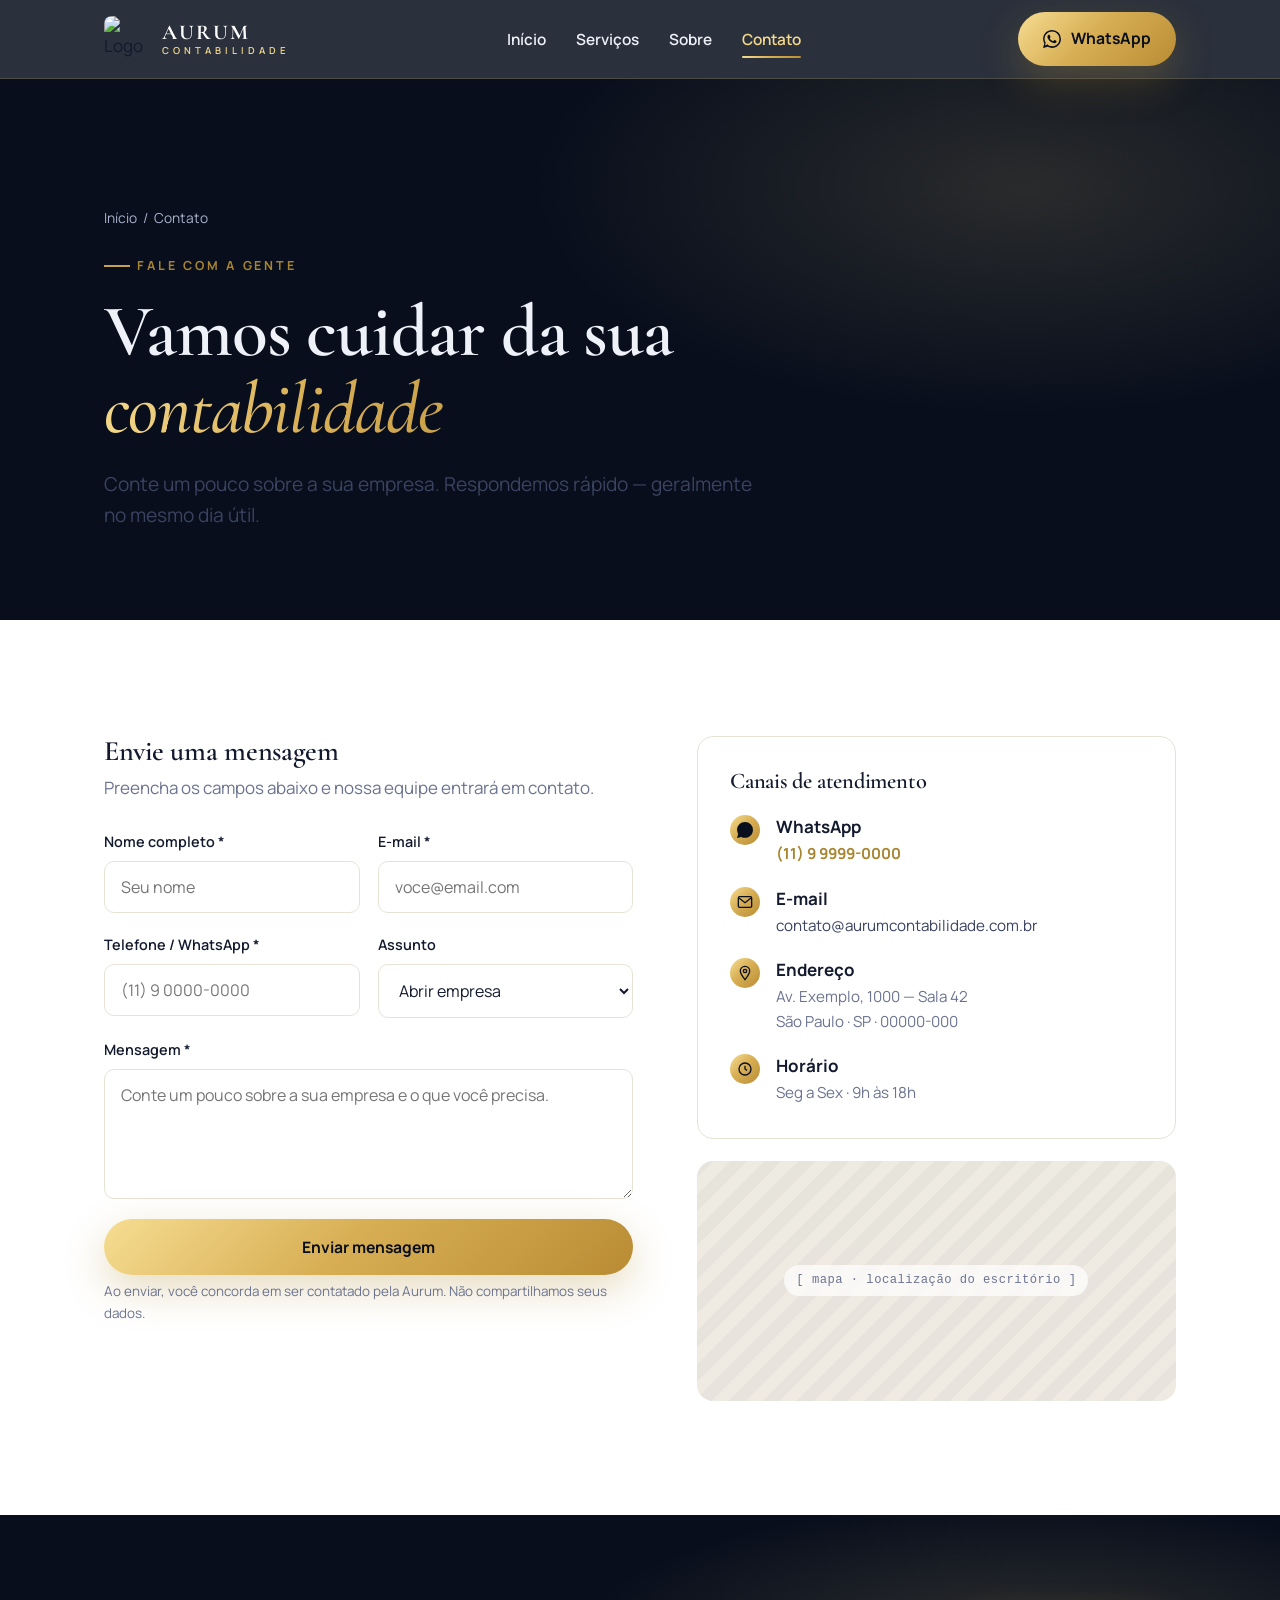
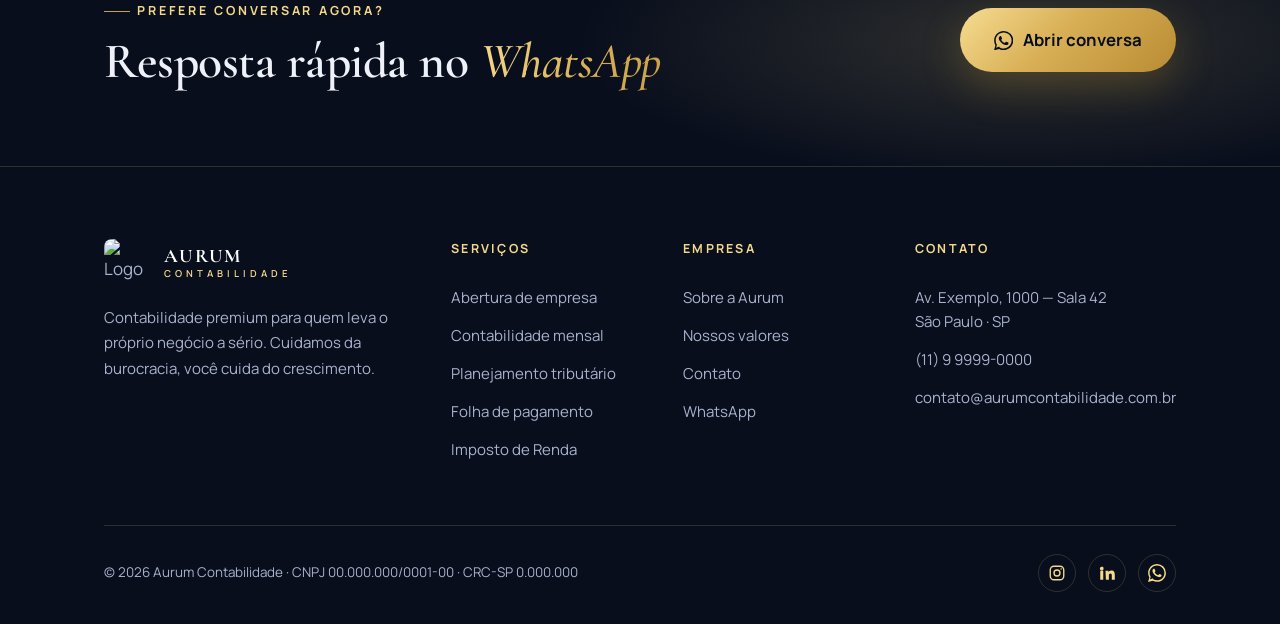
==== contato.html @ 4185b1f8 "Add files via upload" ====
<!DOCTYPE html>
<html lang="pt-BR">
<head>
<meta charset="UTF-8" />
<meta name="viewport" content="width=device-width, initial-scale=1.0" />
<title>Contato — Aurum Contabilidade</title>
<meta name="description" content="Fale com a Aurum Contabilidade. Solicite um diagnóstico gratuito por WhatsApp, telefone, e-mail ou pelo formulário." />
<link rel="stylesheet" href="styles.css" />
</head>
<body>

<header class="site-header">
  <div class="wrap">
    <nav class="nav" aria-label="Navegação principal">
      <a href="index.html" class="brand" aria-label="Aurum Contabilidade — Início">
        <img src="assets/logo-aurum.jpeg" alt="Logo Aurum Contabilidade" />
        <span class="brand-txt"><span class="b1">AURUM</span><span class="b2">CONTABILIDADE</span></span>
      </a>
      <ul class="nav-links">
        <li><a href="index.html">Início</a></li>
        <li><a href="servicos.html">Serviços</a></li>
        <li><a href="sobre.html">Sobre</a></li>
        <li><a href="contato.html" class="active">Contato</a></li>
      </ul>
      <div class="nav-cta">
        <a href="https://wa.me/5511999990000?text=Ol%C3%A1!%20Gostaria%20de%20falar%20com%20a%20Aurum." class="btn btn-gold" target="_blank" rel="noopener">
          <svg class="ico" viewBox="0 0 24 24" fill="currentColor"><path d="M.057 24l1.687-6.163a11.867 11.867 0 01-1.587-5.946C.16 5.335 5.495 0 12.05 0a11.82 11.82 0 018.413 3.488 11.82 11.82 0 013.48 8.414c-.003 6.557-5.338 11.892-11.893 11.892a11.9 11.9 0 01-5.688-1.448L.057 24zM6.597 20.13c1.676.995 3.276 1.591 5.392 1.592 5.448 0 9.886-4.434 9.889-9.885.002-5.462-4.415-9.89-9.881-9.892-5.452 0-9.887 4.434-9.889 9.884a9.86 9.86 0 001.523 5.27l-.999 3.648 3.965-1.617zm11.387-5.464c-.074-.124-.272-.198-.57-.347-.297-.149-1.758-.868-2.031-.967-.272-.099-.47-.149-.669.149-.198.297-.768.967-.941 1.165-.173.198-.347.223-.644.074-.297-.149-1.255-.462-2.39-1.475-.883-.788-1.48-1.761-1.653-2.059-.173-.297-.018-.458.13-.606.134-.133.297-.347.446-.521.151-.172.2-.296.3-.495.099-.198.05-.372-.025-.521-.075-.148-.669-1.611-.916-2.206-.242-.579-.487-.501-.669-.51l-.57-.01c-.198 0-.52.074-.792.372s-1.04 1.016-1.04 2.479 1.065 2.876 1.213 3.074c.149.198 2.095 3.2 5.076 4.487.709.306 1.263.489 1.694.626.712.226 1.36.194 1.872.118.571-.085 1.758-.719 2.006-1.413.248-.695.248-1.29.173-1.414z"/></svg>
          <span class="btn-text-hide">WhatsApp</span>
        </a>
        <button class="nav-toggle" aria-label="Abrir menu"><span></span><span></span><span></span></button>
      </div>
    </nav>
  </div>
</header>

<!-- PAGE HERO -->
<section class="page-hero">
  <div class="wrap">
    <p class="breadcrumb reveal"><a href="index.html">Início</a> &nbsp;/&nbsp; Contato</p>
    <span class="eyebrow reveal">Fale com a gente</span>
    <h1 class="display reveal" style="margin-top:18px;max-width:18ch;">Vamos cuidar da sua <span class="gold-text serif-em">contabilidade</span></h1>
    <p class="lead reveal d1" style="margin-top:22px;">Conte um pouco sobre a sua empresa. Respondemos rápido — geralmente no mesmo dia útil.</p>
  </div>
</section>

<!-- CONTACT -->
<section class="section">
  <div class="wrap">
    <div class="hero-grid" style="align-items:start;gap:clamp(40px,5vw,72px);">
      <!-- FORM -->
      <div class="reveal">
        <h2 class="h3" style="margin-bottom:8px;">Envie uma mensagem</h2>
        <p style="color:var(--muted);margin-bottom:28px;">Preencha os campos abaixo e nossa equipe entrará em contato.</p>
        <form id="contact-form" novalidate>
          <div class="form-row">
            <div class="field">
              <label for="nome">Nome completo *</label>
              <input type="text" id="nome" name="nome" required placeholder="Seu nome" />
              <span class="err">Informe seu nome.</span>
            </div>
            <div class="field">
              <label for="email">E-mail *</label>
              <input type="email" id="email" name="email" required placeholder="voce@email.com" />
              <span class="err">Informe um e-mail válido.</span>
            </div>
          </div>
          <div class="form-row">
            <div class="field">
              <label for="telefone">Telefone / WhatsApp *</label>
              <input type="tel" id="telefone" name="telefone" required placeholder="(11) 9 0000-0000" />
              <span class="err">Informe um telefone.</span>
            </div>
            <div class="field">
              <label for="assunto">Assunto</label>
              <select id="assunto" name="assunto">
                <option>Abrir empresa</option>
                <option>Migrar minha contabilidade</option>
                <option>Contabilidade mensal</option>
                <option>Planejamento tributário</option>
                <option>Folha de pagamento</option>
                <option>Imposto de Renda</option>
                <option>Outro assunto</option>
              </select>
            </div>
          </div>
          <div class="field">
            <label for="mensagem">Mensagem *</label>
            <textarea id="mensagem" name="mensagem" required placeholder="Conte um pouco sobre a sua empresa e o que você precisa."></textarea>
            <span class="err">Escreva uma mensagem.</span>
          </div>
          <button type="submit" class="btn btn-gold" style="width:100%;padding:1.1em;">Enviar mensagem</button>
          <p class="form-note">Ao enviar, você concorda em ser contatado pela Aurum. Não compartilhamos seus dados.</p>
        </form>
        <div class="form-success">
          ✓ Mensagem enviada! Recebemos seu contato e responderemos em breve. Para algo urgente, fale no WhatsApp.
        </div>
      </div>

      <!-- INFO -->
      <div class="reveal d1">
        <div class="card" style="margin-bottom:22px;">
          <h3 class="h3" style="font-size:1.4rem;margin-bottom:20px;">Canais de atendimento</h3>
          <ul class="feat-list" style="gap:18px;">
            <li><span class="ck"><svg viewBox="0 0 24 24" fill="currentColor"><path d="M.057 24l1.687-6.163a11.867 11.867 0 01-1.587-5.946C.16 5.335 5.495 0 12.05 0a11.82 11.82 0 018.413 3.488 11.82 11.82 0 013.48 8.414c-.003 6.557-5.338 11.892-11.893 11.892a11.9 11.9 0 01-5.688-1.448L.057 24z"/></svg></span><div><b>WhatsApp</b><p style="margin-top:2px;"><a href="https://wa.me/5511999990000" target="_blank" rel="noopener" style="color:var(--gold-600);font-weight:700;">(11) 9 9999-0000</a></p></div></li>
            <li><span class="ck"><svg viewBox="0 0 24 24" fill="none" stroke="currentColor" stroke-width="2"><rect x="2" y="4" width="20" height="16" rx="2"/><path d="M3 6l9 7 9-7"/></svg></span><div><b>E-mail</b><p style="margin-top:2px;"><a href="mailto:contato@aurumcontabilidade.com.br" style="color:var(--ink-2);">contato@aurumcontabilidade.com.br</a></p></div></li>
            <li><span class="ck"><svg viewBox="0 0 24 24" fill="none" stroke="currentColor" stroke-width="2"><path d="M12 2a7 7 0 00-7 7c0 4 7 13 7 13s7-9 7-13a7 7 0 00-7-7z"/><circle cx="12" cy="9" r="2.5"/></svg></span><div><b>Endereço</b><p style="margin-top:2px;color:var(--muted);">Av. Exemplo, 1000 — Sala 42<br>São Paulo · SP · 00000-000</p></div></li>
            <li><span class="ck"><svg viewBox="0 0 24 24" fill="none" stroke="currentColor" stroke-width="2"><circle cx="12" cy="12" r="9"/><path d="M12 7v5l3 2"/></svg></span><div><b>Horário</b><p style="margin-top:2px;color:var(--muted);">Seg a Sex · 9h às 18h</p></div></li>
          </ul>
        </div>
        <div class="ph" style="height:240px;"><span class="ph-label">[ mapa · localização do escritório ]</span></div>
      </div>
    </div>
  </div>
</section>

<!-- WHATSAPP BAND -->
<section class="section--tight dark-950 cta-band">
  <div class="wrap">
    <div class="cta-inner reveal">
      <div>
        <span class="eyebrow">Prefere conversar agora?</span>
        <h2 class="h2" style="margin-top:14px;">Resposta rápida no <span class="gold-text serif-em">WhatsApp</span></h2>
      </div>
      <a href="https://wa.me/5511999990000?text=Ol%C3%A1!%20Quero%20um%20diagn%C3%B3stico%20gratuito." class="btn btn-gold" target="_blank" rel="noopener" style="font-size:1.05rem;padding:1.1em 2em;">
        <svg class="ico" viewBox="0 0 24 24" fill="currentColor"><path d="M.057 24l1.687-6.163a11.867 11.867 0 01-1.587-5.946C.16 5.335 5.495 0 12.05 0a11.82 11.82 0 018.413 3.488 11.82 11.82 0 013.48 8.414c-.003 6.557-5.338 11.892-11.893 11.892a11.9 11.9 0 01-5.688-1.448L.057 24zM6.597 20.13c1.676.995 3.276 1.591 5.392 1.592 5.448 0 9.886-4.434 9.889-9.885.002-5.462-4.415-9.89-9.881-9.892-5.452 0-9.887 4.434-9.889 9.884a9.86 9.86 0 001.523 5.27l-.999 3.648 3.965-1.617zm11.387-5.464c-.074-.124-.272-.198-.57-.347-.297-.149-1.758-.868-2.031-.967-.272-.099-.47-.149-.669.149-.198.297-.768.967-.941 1.165-.173.198-.347.223-.644.074-.297-.149-1.255-.462-2.39-1.475-.883-.788-1.48-1.761-1.653-2.059-.173-.297-.018-.458.13-.606.134-.133.297-.347.446-.521.151-.172.2-.296.3-.495.099-.198.05-.372-.025-.521-.075-.148-.669-1.611-.916-2.206-.242-.579-.487-.501-.669-.51l-.57-.01c-.198 0-.52.074-.792.372s-1.04 1.016-1.04 2.479 1.065 2.876 1.213 3.074c.149.198 2.095 3.2 5.076 4.487.709.306 1.263.489 1.694.626.712.226 1.36.194 1.872.118.571-.085 1.758-.719 2.006-1.413.248-.695.248-1.29.173-1.414z"/></svg>
        Abrir conversa
      </a>
    </div>
  </div>
</section>

<footer class="footer">
  <div class="wrap">
    <div class="footer-grid">
      <div class="footer-about">
        <a href="index.html" class="brand">
          <img src="assets/logo-aurum.jpeg" alt="Logo Aurum Contabilidade" style="height:48px;width:48px;object-fit:cover;border-radius:8px;" />
          <span class="brand-txt"><span class="b1">AURUM</span><span class="b2">CONTABILIDADE</span></span>
        </a>
        <p>Contabilidade premium para quem leva o próprio negócio a sério. Cuidamos da burocracia, você cuida do crescimento.</p>
      </div>
      <div class="footer-col">
        <h4>Serviços</h4>
        <a href="servicos.html#abertura">Abertura de empresa</a>
        <a href="servicos.html#mensal">Contabilidade mensal</a>
        <a href="servicos.html#tributario">Planejamento tributário</a>
        <a href="servicos.html#dp">Folha de pagamento</a>
        <a href="servicos.html#irpf">Imposto de Renda</a>
      </div>
      <div class="footer-col">
        <h4>Empresa</h4>
        <a href="sobre.html">Sobre a Aurum</a>
        <a href="sobre.html">Nossos valores</a>
        <a href="contato.html">Contato</a>
        <a href="https://wa.me/5511999990000" target="_blank" rel="noopener">WhatsApp</a>
      </div>
      <div class="footer-col">
        <h4>Contato</h4>
        <p>Av. Exemplo, 1000 — Sala 42<br>São Paulo · SP</p>
        <a href="tel:+5511999990000">(11) 9 9999-0000</a>
        <a href="mailto:contato@aurumcontabilidade.com.br">contato@aurumcontabilidade.com.br</a>
      </div>
    </div>
    <div class="footer-bottom">
      <span>© 2026 Aurum Contabilidade · CNPJ 00.000.000/0001-00 · CRC-SP 0.000.000</span>
      <div class="socials">
        <a href="#" aria-label="Instagram"><svg viewBox="0 0 24 24" fill="none" stroke="currentColor" stroke-width="1.8"><rect x="3" y="3" width="18" height="18" rx="5"/><circle cx="12" cy="12" r="4"/><circle cx="17.5" cy="6.5" r="1" fill="currentColor" stroke="none"/></svg></a>
        <a href="#" aria-label="LinkedIn"><svg viewBox="0 0 24 24" fill="currentColor"><path d="M4.98 3.5A2.5 2.5 0 002.5 6a2.5 2.5 0 002.48 2.5A2.5 2.5 0 007.5 6a2.5 2.5 0 00-2.52-2.5zM3 9h4v12H3zM10 9h3.8v1.7h.05c.53-1 1.83-2.05 3.77-2.05 4.03 0 4.78 2.65 4.78 6.1V21h-4v-5.4c0-1.3 0-2.95-1.8-2.95-1.8 0-2.08 1.4-2.08 2.85V21h-4z"/></svg></a>
        <a href="https://wa.me/5511999990000" target="_blank" rel="noopener" aria-label="WhatsApp"><svg viewBox="0 0 24 24" fill="currentColor"><path d="M.057 24l1.687-6.163a11.867 11.867 0 01-1.587-5.946C.16 5.335 5.495 0 12.05 0a11.82 11.82 0 018.413 3.488 11.82 11.82 0 013.48 8.414c-.003 6.557-5.338 11.892-11.893 11.892a11.9 11.9 0 01-5.688-1.448L.057 24zM6.597 20.13c1.676.995 3.276 1.591 5.392 1.592 5.448 0 9.886-4.434 9.889-9.885.002-5.462-4.415-9.89-9.881-9.892-5.452 0-9.887 4.434-9.889 9.884a9.86 9.86 0 001.523 5.27l-.999 3.648 3.965-1.617zm11.387-5.464c-.074-.124-.272-.198-.57-.347-.297-.149-1.758-.868-2.031-.967-.272-.099-.47-.149-.669.149-.198.297-.768.967-.941 1.165-.173.198-.347.223-.644.074-.297-.149-1.255-.462-2.39-1.475-.883-.788-1.48-1.761-1.653-2.059-.173-.297-.018-.458.13-.606.134-.133.297-.347.446-.521.151-.172.2-.296.3-.495.099-.198.05-.372-.025-.521-.075-.148-.669-1.611-.916-2.206-.242-.579-.487-.501-.669-.51l-.57-.01c-.198 0-.52.074-.792.372s-1.04 1.016-1.04 2.479 1.065 2.876 1.213 3.074c.149.198 2.095 3.2 5.076 4.487.709.306 1.263.489 1.694.626.712.226 1.36.194 1.872.118.571-.085 1.758-.719 2.006-1.413.248-.695.248-1.29.173-1.414z"/></svg></a>
      </div>
    </div>
  </div>
</footer>


<script src="site.js"></script>
</body>
</html>
---- styles.css ----
/* ============================================================
   AURUM CONTABILIDADE — Design System
   Navy + Gold premium, híbrido claro/escuro
   ============================================================ */

@import url('https://fonts.googleapis.com/css2?family=Cormorant+Garamond:ital,wght@0,500;0,600;0,700;1,500&family=Manrope:wght@400;500;600;700;800&display=swap');

:root {
  /* Navy */
  --navy-950: #080e1c;   /* logo bg */
  --navy-900: #0b1226;
  --navy-850: #0e1530;
  --navy-800: #131c40;
  --navy-700: #1d2a57;
  --navy-600: #2b3a6e;

  /* Gold */
  --gold-100: #faf2db;
  --gold-300: #f4d98b;
  --gold-400: #e7c46a;
  --gold-500: #c9a14a;
  --gold-600: #a8842f;
  --gold-grad: linear-gradient(135deg, #f6dd92 0%, #d8af55 45%, #b98c34 100%);
  --gold-text-grad: linear-gradient(100deg, #f4d98b 0%, #d8af55 60%, #c9a14a 100%);

  /* Light surfaces */
  --cream: #faf8f3;
  --cream-2: #f3efe6;
  --paper: #ffffff;

  /* Text */
  --ink: #131a2e;
  --ink-2: #3a4360;
  --muted: #6b7390;
  --on-dark: #eef1f8;
  --on-dark-muted: #a9b2cc;

  /* Lines */
  --line-light: #e7e2d6;
  --line-dark: rgba(244, 217, 139, 0.16);

  --shadow-sm: 0 1px 2px rgba(11, 18, 38, 0.06), 0 4px 16px rgba(11, 18, 38, 0.05);
  --shadow-md: 0 8px 30px rgba(11, 18, 38, 0.10);
  --shadow-lg: 0 24px 60px rgba(8, 14, 28, 0.18);
  --shadow-gold: 0 14px 40px rgba(176, 138, 47, 0.30);

  --radius: 16px;
  --radius-sm: 10px;
  --radius-lg: 26px;

  --maxw: 1200px;
  --pad: clamp(20px, 5vw, 64px);

  --font-serif: 'Cormorant Garamond', Georgia, serif;
  --font-sans: 'Manrope', system-ui, -apple-system, sans-serif;
}

* { margin: 0; padding: 0; box-sizing: border-box; }

html { scroll-behavior: smooth; -webkit-text-size-adjust: 100%; }

body {
  font-family: var(--font-sans);
  color: var(--ink);
  background: var(--paper);
  line-height: 1.6;
  font-size: 17px;
  -webkit-font-smoothing: antialiased;
  text-rendering: optimizeLegibility;
  overflow-x: hidden;
}

img { max-width: 100%; display: block; }
a { color: inherit; text-decoration: none; }
ul { list-style: none; }

/* ---------- Layout ---------- */
.wrap { max-width: var(--maxw); margin: 0 auto; padding-inline: var(--pad); }
.section { padding-block: clamp(64px, 9vw, 128px); position: relative; }
.section--tight { padding-block: clamp(48px, 6vw, 84px); }

.dark { background: var(--navy-900); color: var(--on-dark); }
.dark-950 { background: var(--navy-950); color: var(--on-dark); }
.cream { background: var(--cream); }

/* ---------- Typography ---------- */
.eyebrow {
  font-family: var(--font-sans);
  font-weight: 700;
  font-size: 0.78rem;
  letter-spacing: 0.22em;
  text-transform: uppercase;
  color: var(--gold-600);
  display: inline-flex;
  align-items: center;
  gap: 0.6em;
}
.eyebrow::before {
  content: "";
  width: 26px; height: 1.5px;
  background: var(--gold-500);
  display: inline-block;
}
.dark .eyebrow, .dark-950 .eyebrow { color: var(--gold-300); }

h1, h2, h3 { font-family: var(--font-serif); font-weight: 600; line-height: 1.08; letter-spacing: -0.01em; }
.display {
  font-size: clamp(2.6rem, 6vw, 4.6rem);
  font-weight: 600;
  line-height: 1.04;
  letter-spacing: -0.015em;
}
.h2 { font-size: clamp(2rem, 4vw, 3.1rem); }
.h3 { font-size: clamp(1.4rem, 2.2vw, 1.85rem); }
.lead { font-size: clamp(1.05rem, 1.5vw, 1.28rem); color: var(--ink-2); max-width: 56ch; }
.dark .lead, .dark-950 .lead { color: var(--on-dark-muted); }
.serif-em { font-family: var(--font-serif); font-style: italic; font-weight: 500; }

.gold-text {
  background: var(--gold-text-grad);
  -webkit-background-clip: text;
  background-clip: text;
  color: transparent;
}

.center { text-align: center; }
.center .lead { margin-inline: auto; }
.section-head { max-width: 64ch; margin-bottom: clamp(40px, 5vw, 64px); }
.section-head.center { margin-inline: auto; }
.section-head .h2 { margin-top: 14px; }
.section-head .lead { margin-top: 18px; }

/* ---------- Buttons ---------- */
.btn {
  display: inline-flex; align-items: center; justify-content: center; gap: 0.6em;
  font-family: var(--font-sans);
  font-weight: 700; font-size: 0.98rem;
  padding: 0.95em 1.6em;
  border-radius: 100px;
  cursor: pointer; border: none;
  transition: transform .25s cubic-bezier(.2,.7,.3,1), box-shadow .25s, background .25s, color .25s;
  white-space: nowrap;
}
.btn:hover { transform: translateY(-2px); }
.btn-gold {
  background: var(--gold-grad);
  color: var(--navy-950);
  box-shadow: var(--shadow-gold);
}
.btn-gold:hover { box-shadow: 0 18px 48px rgba(176,138,47,.42); }
.btn-outline {
  background: transparent; color: var(--ink);
  border: 1.5px solid var(--line-light);
}
.btn-outline:hover { border-color: var(--gold-500); color: var(--gold-600); }
.dark .btn-outline, .dark-950 .btn-outline {
  color: var(--on-dark); border-color: rgba(244,217,139,.32);
}
.dark .btn-outline:hover, .dark-950 .btn-outline:hover {
  border-color: var(--gold-300); color: var(--gold-300);
}
.btn-ghost { background: transparent; padding-inline: 0.4em; color: var(--gold-600); font-weight: 700; }
.dark .btn-ghost, .dark-950 .btn-ghost { color: var(--gold-300); }
.btn .ico { width: 1.15em; height: 1.15em; }

.link-arrow { display: inline-flex; align-items: center; gap: .45em; font-weight: 700; color: var(--gold-600); }
.link-arrow svg { transition: transform .25s; }
.link-arrow:hover svg { transform: translateX(4px); }
.dark .link-arrow, .dark-950 .link-arrow { color: var(--gold-300); }

/* ---------- Header ---------- */
.site-header {
  position: sticky; top: 0; z-index: 100;
  background: rgba(8, 14, 28, 0.86);
  backdrop-filter: blur(14px);
  -webkit-backdrop-filter: blur(14px);
  border-bottom: 1px solid var(--line-dark);
  transition: background .3s, box-shadow .3s;
}
.site-header.scrolled { background: rgba(8,14,28,0.97); box-shadow: 0 10px 30px rgba(0,0,0,.25); }
.nav {
  display: flex; align-items: center; justify-content: space-between;
  height: 78px; gap: 24px;
}
.brand { display: flex; align-items: center; gap: 12px; }
.brand img { height: 46px; width: 46px; object-fit: cover; border-radius: 8px; }
.brand-txt { display: flex; flex-direction: column; line-height: 1; }
.brand-txt .b1 {
  font-family: var(--font-serif); font-weight: 700; font-size: 1.32rem;
  letter-spacing: 0.12em; color: #fff;
}
.brand-txt .b2 {
  font-family: var(--font-sans); font-weight: 600; font-size: 0.6rem;
  letter-spacing: 0.42em; color: var(--gold-300); margin-top: 3px;
}
.nav-links { display: flex; align-items: center; gap: 30px; }
.nav-links a {
  color: var(--on-dark); font-weight: 600; font-size: 0.96rem;
  position: relative; padding: 6px 0; transition: color .2s;
}
.nav-links a:hover, .nav-links a.active { color: var(--gold-300); }
.nav-links a.active::after {
  content: ""; position: absolute; left: 0; right: 0; bottom: -2px; height: 2px;
  background: var(--gold-grad); border-radius: 2px;
}
.nav-cta { display: flex; align-items: center; gap: 14px; }
.nav-toggle { display: none; background: none; border: none; cursor: pointer; padding: 8px; }
.nav-toggle span { display: block; width: 24px; height: 2px; background: var(--gold-300); margin: 5px 0; transition: .3s; border-radius: 2px; }

/* ---------- Hero ---------- */
.hero {
  position: relative; overflow: hidden;
  background: var(--navy-950);
  color: var(--on-dark);
  padding-block: clamp(72px, 11vw, 150px);
}
.hero::before {
  content: ""; position: absolute; inset: 0;
  background:
    radial-gradient(60% 50% at 82% 12%, rgba(244,217,139,.16), transparent 70%),
    radial-gradient(50% 55% at 8% 92%, rgba(176,138,47,.12), transparent 70%);
  pointer-events: none;
}
.hero::after {
  content: ""; position: absolute; inset: 0;
  background-image: linear-gradient(rgba(244,217,139,.05) 1px, transparent 1px),
                    linear-gradient(90deg, rgba(244,217,139,.05) 1px, transparent 1px);
  background-size: 64px 64px;
  -webkit-mask-image: radial-gradient(70% 70% at 70% 30%, #000, transparent 75%);
  mask-image: radial-gradient(70% 70% at 70% 30%, #000, transparent 75%);
  pointer-events: none;
}
.hero .wrap { position: relative; z-index: 2; }
.hero-grid { display: grid; grid-template-columns: 1.05fr 0.95fr; gap: clamp(40px, 5vw, 80px); align-items: center; }
.hero h1 { margin: 22px 0 0; }
.hero .lead { margin: 24px 0 36px; color: #eef1f8; }
.hero .btn-outline { color: #eef1f8; border-color: rgba(244,217,139,.32); }
.hero .btn-outline:hover { border-color: var(--gold-300); color: var(--gold-300); }
.hero-actions { display: flex; flex-wrap: wrap; gap: 16px; align-items: center; }
.hero-trust { display: flex; gap: 30px; margin-top: 44px; flex-wrap: wrap; }
.hero-trust .ht { display: flex; flex-direction: column; gap: 2px; }
.hero-trust .ht b { font-family: var(--font-serif); font-size: 2.1rem; font-weight: 600; color: var(--gold-300); line-height: 1; }
.hero-trust .ht span { font-size: 0.84rem; color: var(--on-dark-muted); }

/* Decorative hero card */
.hero-visual { position: relative; }
.hero-visual .glow { position: absolute; inset: -10% -6%; background: radial-gradient(circle at 50% 40%, rgba(244,217,139,.22), transparent 65%); filter: blur(8px); }

/* ---------- Placeholder media ---------- */
.ph {
  position: relative; overflow: hidden;
  border-radius: var(--radius);
  background-color: var(--cream-2);
  background-image: repeating-linear-gradient(135deg, rgba(11,18,38,.05) 0 12px, rgba(11,18,38,.02) 12px 24px);
  display: grid; place-items: center;
  color: var(--muted);
}
.ph.on-dark {
  background-color: var(--navy-850);
  background-image: repeating-linear-gradient(135deg, rgba(244,217,139,.08) 0 12px, rgba(244,217,139,.02) 12px 24px);
  color: var(--on-dark-muted);
  border: 1px solid var(--line-dark);
}
.ph .ph-label {
  font-family: ui-monospace, 'SF Mono', Menlo, monospace;
  font-size: 0.76rem; letter-spacing: .04em;
  padding: 6px 12px; border-radius: 100px;
  background: rgba(255,255,255,.7); backdrop-filter: blur(4px);
}
.ph.on-dark .ph-label { background: rgba(8,14,28,.55); border: 1px solid var(--line-dark); }

/* ---------- Cards ---------- */
.grid { display: grid; gap: 24px; }
.grid-2 { grid-template-columns: repeat(2, 1fr); }
.grid-3 { grid-template-columns: repeat(3, 1fr); }
.grid-4 { grid-template-columns: repeat(4, 1fr); }

.card {
  background: var(--paper);
  border: 1px solid var(--line-light);
  border-radius: var(--radius);
  padding: 32px;
  transition: transform .3s cubic-bezier(.2,.7,.3,1), box-shadow .3s, border-color .3s;
}
.card:hover { transform: translateY(-5px); box-shadow: var(--shadow-md); border-color: var(--gold-400); }
.card .ico-badge {
  width: 56px; height: 56px; border-radius: 14px;
  display: grid; place-items: center; margin-bottom: 22px;
  background: linear-gradient(135deg, var(--navy-900), var(--navy-700));
  color: var(--gold-300);
  box-shadow: inset 0 0 0 1px rgba(244,217,139,.18);
}
.card .ico-badge svg { width: 26px; height: 26px; }
.card h3 { font-size: 1.4rem; margin-bottom: 10px; }
.card p { color: var(--muted); font-size: 0.98rem; }

.card-dark {
  background: linear-gradient(160deg, var(--navy-850), var(--navy-900));
  border: 1px solid var(--line-dark);
  color: var(--on-dark);
}
.card-dark:hover { border-color: rgba(244,217,139,.4); }
.card-dark p { color: var(--on-dark-muted); }

/* Segment chips */
.seg-grid { display: grid; grid-template-columns: repeat(3, 1fr); gap: 18px; }
.seg {
  display: flex; align-items: center; gap: 16px;
  padding: 22px 24px; border-radius: var(--radius);
  background: var(--paper); border: 1px solid var(--line-light);
  transition: .3s; cursor: default;
}
.seg:hover { border-color: var(--gold-400); transform: translateY(-3px); box-shadow: var(--shadow-sm); }
.seg .si { width: 46px; height: 46px; border-radius: 12px; flex: none; display: grid; place-items: center; background: var(--cream); color: var(--gold-600); }
.seg .si svg { width: 24px; height: 24px; }
.seg b { font-size: 1.02rem; font-weight: 700; display: block; }
.seg span { font-size: 0.85rem; color: var(--muted); }

/* Numbers / stats */
.stats { display: grid; grid-template-columns: repeat(4, 1fr); gap: 1px; background: var(--line-dark); border-radius: var(--radius); overflow: hidden; }
.stats .stat { background: var(--navy-900); padding: 36px 28px; text-align: center; }
.stats .stat b { display: block; font-family: var(--font-serif); font-size: clamp(2.4rem,4vw,3.4rem); font-weight: 600; line-height: 1; }
.stats .stat span { color: var(--on-dark-muted); font-size: 0.9rem; margin-top: 10px; display: block; }

/* Steps */
.steps { display: grid; grid-template-columns: repeat(3, 1fr); gap: 28px; counter-reset: step; }
.step { position: relative; padding-top: 14px; }
.step .num {
  font-family: var(--font-serif); font-size: 3.2rem; font-weight: 600;
  line-height: 1; color: transparent;
  background: var(--gold-text-grad); -webkit-background-clip: text; background-clip: text;
}
.step h3 { font-size: 1.35rem; margin: 12px 0 8px; }
.step p { color: var(--muted); font-size: 0.96rem; }

/* Feature list */
.feat-list { display: grid; gap: 22px; }
.feat-list li { display: flex; gap: 16px; align-items: flex-start; }
.feat-list .ck {
  flex: none; width: 30px; height: 30px; border-radius: 50%;
  background: var(--gold-grad); color: var(--navy-950);
  display: grid; place-items: center; margin-top: 2px;
}
.feat-list .ck svg { width: 16px; height: 16px; }
.feat-list b { font-weight: 700; }
.feat-list p { font-size: 0.95rem; color: var(--muted); margin-top: 2px; }
.dark .feat-list p, .dark-950 .feat-list p { color: var(--on-dark-muted); }

/* FAQ */
.faq { max-width: 820px; margin-inline: auto; }
.faq-item { border-bottom: 1px solid var(--line-light); }
.faq-q {
  width: 100%; text-align: left; background: none; border: none; cursor: pointer;
  display: flex; align-items: center; justify-content: space-between; gap: 20px;
  padding: 26px 0; font-family: var(--font-serif); font-size: 1.32rem; font-weight: 600; color: var(--ink);
}
.faq-q .pm { flex: none; width: 30px; height: 30px; border-radius: 50%; border: 1.5px solid var(--line-light); display: grid; place-items: center; transition: .3s; position: relative; }
.faq-q .pm::before, .faq-q .pm::after { content:""; position:absolute; background: var(--gold-600); border-radius: 2px; }
.faq-q .pm::before { width: 13px; height: 2px; }
.faq-q .pm::after { width: 2px; height: 13px; transition: transform .3s; }
.faq-item.open .pm { background: var(--gold-grad); border-color: transparent; }
.faq-item.open .pm::before, .faq-item.open .pm::after { background: var(--navy-950); }
.faq-item.open .pm::after { transform: rotate(90deg); opacity: 0; }
.faq-a { max-height: 0; overflow: hidden; transition: max-height .4s ease; }
.faq-a p { padding-bottom: 26px; color: var(--muted); font-size: 1.02rem; max-width: 70ch; }

/* CTA band */
.cta-band { position: relative; overflow: hidden; }
.cta-band::before {
  content:""; position: absolute; inset: 0;
  background: radial-gradient(50% 80% at 80% 50%, rgba(244,217,139,.16), transparent 70%);
}
.cta-inner { position: relative; z-index: 2; display: grid; grid-template-columns: 1.2fr auto; gap: 40px; align-items: center; }

/* ---------- Footer ---------- */
.footer { background: var(--navy-950); color: var(--on-dark-muted); padding-block: 72px 32px; border-top: 1px solid var(--line-dark); }
.footer-grid { display: grid; grid-template-columns: 1.6fr 1fr 1fr 1.2fr; gap: 40px; }
.footer .brand-txt .b1 { font-size: 1.2rem; }
.footer h4 { font-family: var(--font-sans); font-size: 0.78rem; letter-spacing: .18em; text-transform: uppercase; color: var(--gold-300); margin-bottom: 20px; font-weight: 700; }
.footer-col a, .footer-col p { display: block; color: var(--on-dark-muted); padding: 7px 0; font-size: 0.94rem; transition: color .2s; }
.footer-col a:hover { color: var(--gold-300); }
.footer-about p { margin: 18px 0 0; max-width: 34ch; font-size: 0.94rem; line-height: 1.7; }
.footer-bottom { display: flex; justify-content: space-between; align-items: center; gap: 20px; margin-top: 56px; padding-top: 28px; border-top: 1px solid var(--line-dark); font-size: 0.84rem; flex-wrap: wrap; }
.socials { display: flex; gap: 12px; }
.socials a { width: 38px; height: 38px; border-radius: 50%; border: 1px solid var(--line-dark); display: grid; place-items: center; color: var(--gold-300); transition: .25s; }
.socials a:hover { background: var(--gold-grad); color: var(--navy-950); border-color: transparent; }
.socials svg { width: 18px; height: 18px; }

/* Floating WhatsApp */
.wa-float {
  position: fixed; right: 22px; bottom: 22px; z-index: 90;
  width: 60px; height: 60px; border-radius: 50%;
  background: #25D366; color: #fff;
  display: grid; place-items: center;
  box-shadow: 0 10px 30px rgba(37,211,102,.4);
  transition: transform .25s;
}
.wa-float:hover { transform: scale(1.08); }
.wa-float svg { width: 32px; height: 32px; }

/* ---------- Reveal animation (progressive enhancement, fails to visible) ---------- */
.reveal { opacity: 1; transform: none; }
.anim-ready .reveal { opacity: 0; transform: translateY(26px); will-change: opacity, transform; }
.anim-ready .reveal.in { animation: reveal-in .7s cubic-bezier(.2,.7,.3,1) forwards; }
.anim-ready .reveal.in.d1 { animation-delay: .08s; }
.anim-ready .reveal.in.d2 { animation-delay: .16s; }
.anim-ready .reveal.in.d3 { animation-delay: .24s; }
@keyframes reveal-in { from { opacity: 0; transform: translateY(26px); } to { opacity: 1; transform: none; } }
.no-anim .reveal { opacity: 1 !important; transform: none !important; animation: none !important; }
@media (prefers-reduced-motion: reduce) { .anim-ready .reveal { opacity: 1; transform: none; animation: none !important; } html { scroll-behavior: auto; } }

/* ---------- Page hero (internal) ---------- */
.page-hero { background: var(--navy-950); color: var(--on-dark); position: relative; overflow: hidden; padding-block: clamp(72px, 10vw, 128px) clamp(56px, 7vw, 96px); }
.page-hero::before { content:""; position:absolute; inset:0; background: radial-gradient(55% 60% at 80% 20%, rgba(244,217,139,.14), transparent 70%); }
.page-hero .wrap { position: relative; z-index: 2; }
.breadcrumb { font-size: 0.86rem; color: var(--on-dark-muted); margin-bottom: 18px; }
.breadcrumb a:hover { color: var(--gold-300); }

/* ---------- Forms ---------- */
.field { display: flex; flex-direction: column; gap: 8px; margin-bottom: 20px; }
.field label { font-weight: 600; font-size: 0.9rem; }
.field input, .field select, .field textarea {
  font-family: var(--font-sans); font-size: 1rem; color: var(--ink);
  padding: 14px 16px; border-radius: var(--radius-sm);
  border: 1.5px solid var(--line-light); background: var(--paper);
  transition: border-color .2s, box-shadow .2s;
}
.field input:focus, .field select:focus, .field textarea:focus {
  outline: none; border-color: var(--gold-500); box-shadow: 0 0 0 4px rgba(201,161,74,.14);
}
.field textarea { resize: vertical; min-height: 130px; }
.field .err { color: #c0392b; font-size: 0.82rem; display: none; }
.field.invalid input, .field.invalid textarea, .field.invalid select { border-color: #c0392b; }
.field.invalid .err { display: block; }
.form-row { display: grid; grid-template-columns: 1fr 1fr; gap: 18px; }
.form-note { font-size: 0.84rem; color: var(--muted); margin-top: 6px; }
.form-success { display: none; padding: 22px; border-radius: var(--radius); background: var(--cream); border: 1px solid var(--gold-400); color: var(--ink); font-weight: 600; }
.form-success.show { display: block; }

/* ---------- Responsive ---------- */
@media (max-width: 980px) {
  .hero-grid { grid-template-columns: 1fr; }
  .grid-3, .grid-4 { grid-template-columns: repeat(2, 1fr); }
  .seg-grid { grid-template-columns: repeat(2, 1fr); }
  .steps { grid-template-columns: 1fr; gap: 18px; }
  .stats { grid-template-columns: repeat(2, 1fr); }
  .footer-grid { grid-template-columns: 1fr 1fr; gap: 36px; }
  .cta-inner { grid-template-columns: 1fr; }
}
@media (max-width: 760px) {
  .nav-links, .nav-cta .btn-text-hide { display: none; }
  .nav-toggle { display: block; }
  .nav.open .nav-links {
    display: flex; flex-direction: column; gap: 4px;
    position: absolute; top: 78px; left: 0; right: 0;
    background: var(--navy-950); padding: 18px var(--pad) 28px;
    border-bottom: 1px solid var(--line-dark);
  }
  .nav.open .nav-links a { padding: 12px 0; width: 100%; border-bottom: 1px solid var(--line-dark); }
  .grid-2, .grid-3, .grid-4, .seg-grid, .form-row { grid-template-columns: 1fr; }
  .stats { grid-template-columns: 1fr 1fr; }
  body { font-size: 16px; }
}
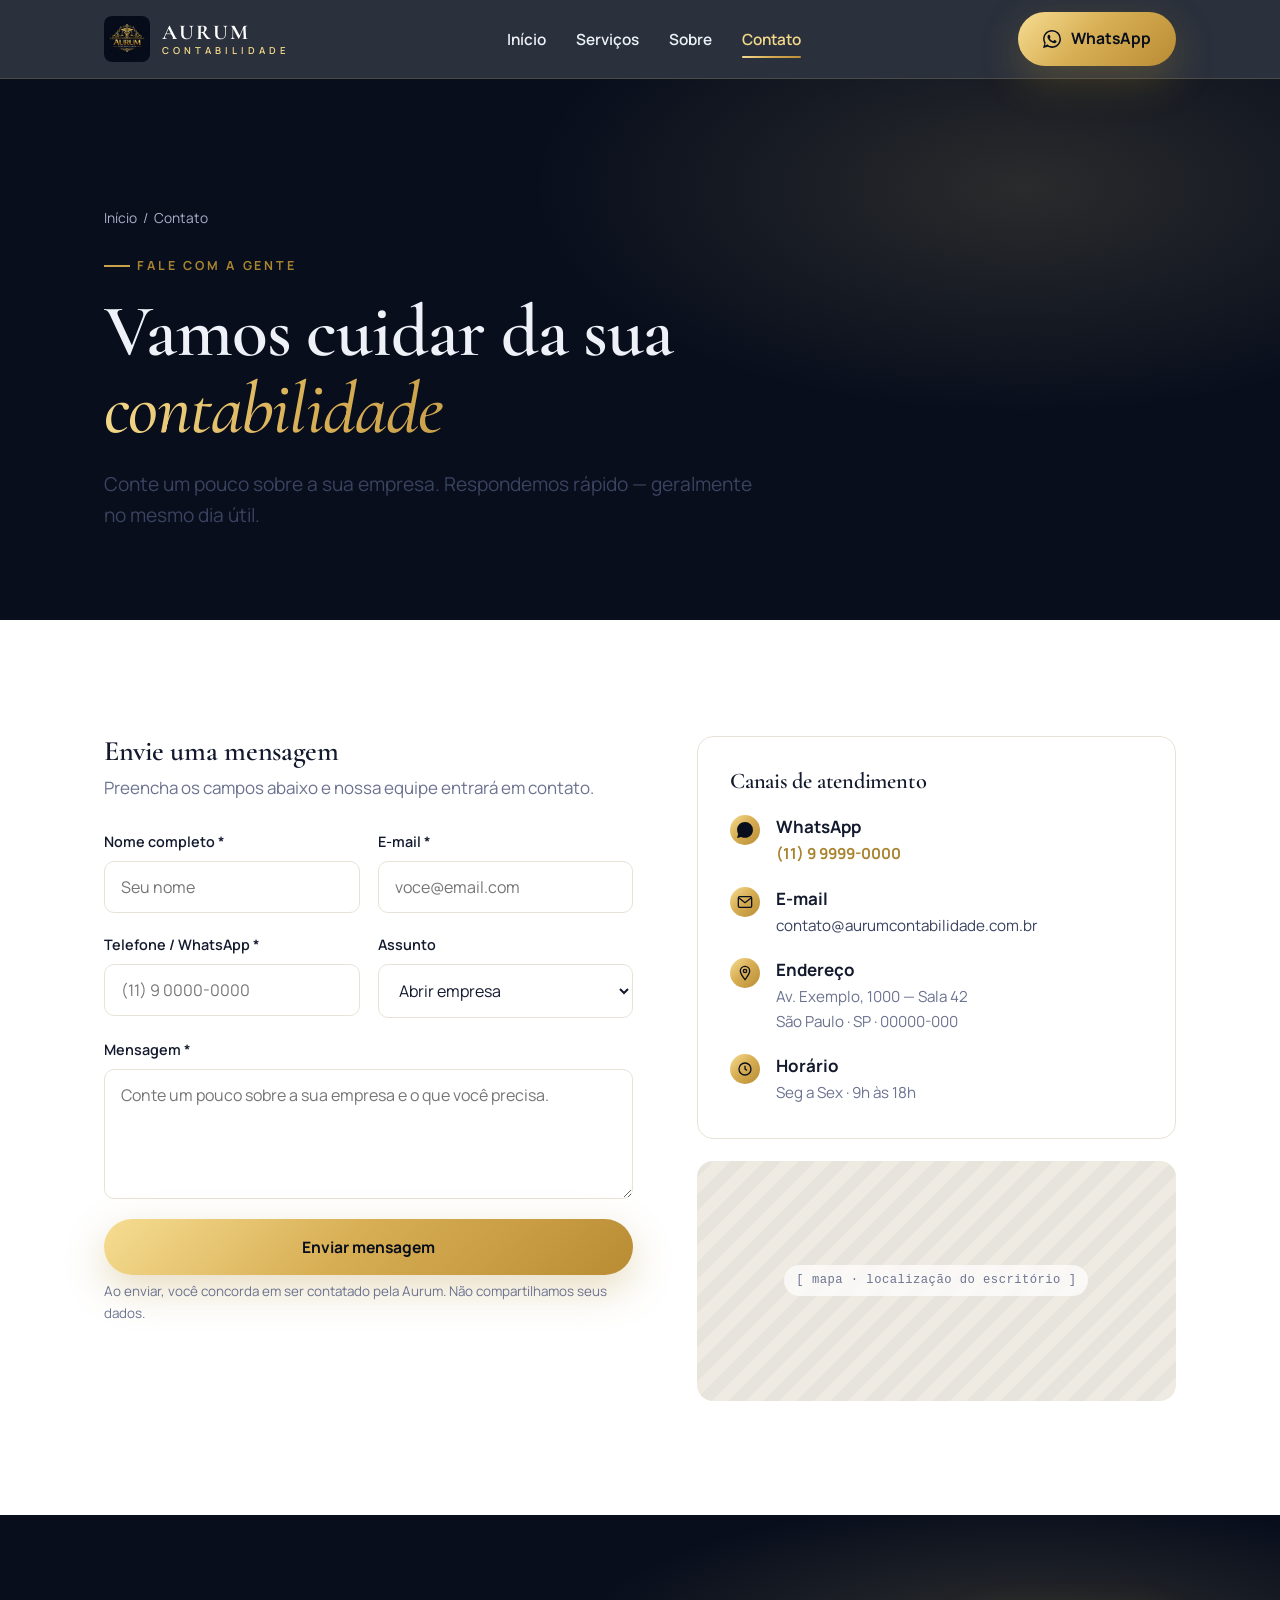
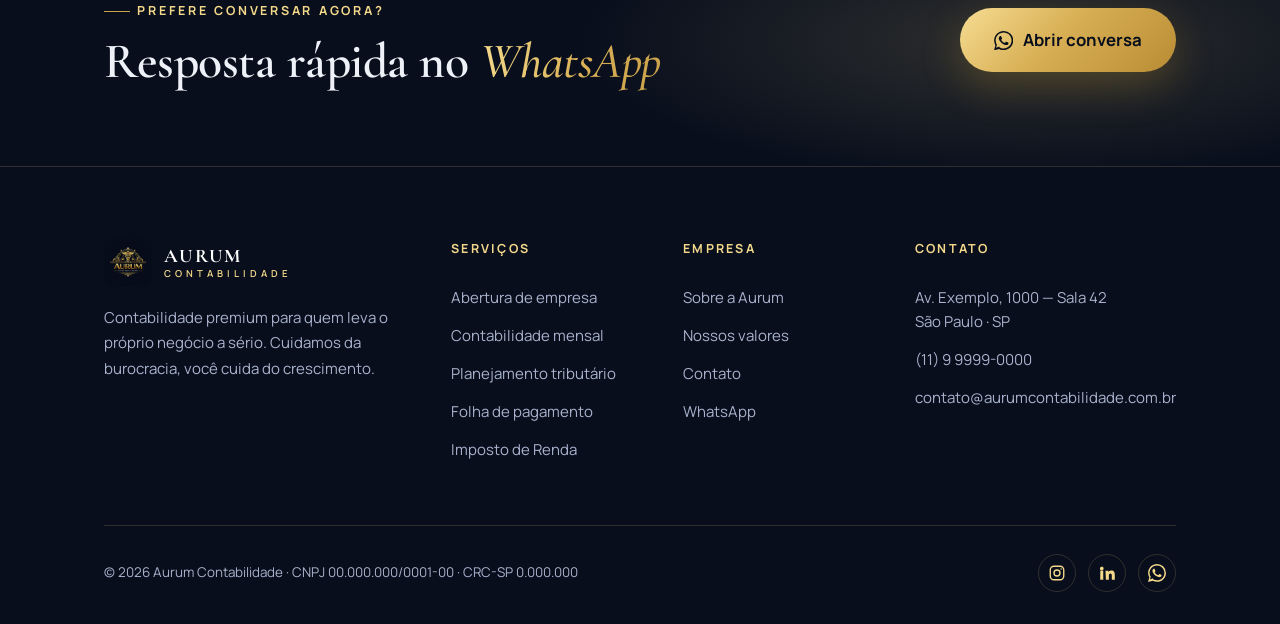
==== commit f2b35a6f: "Add files via upload" ====
--- a/contato.html
+++ b/contato.html
@@ -13,7 +13,7 @@
   <div class="wrap">
     <nav class="nav" aria-label="Navegação principal">
       <a href="index.html" class="brand" aria-label="Aurum Contabilidade — Início">
-        <img src="assets/logo-aurum.jpeg" alt="Logo Aurum Contabilidade" />
+        <img src="logo-aurum.jpeg" alt="Logo Aurum Contabilidade" />
         <span class="brand-txt"><span class="b1">AURUM</span><span class="b2">CONTABILIDADE</span></span>
       </a>
       <ul class="nav-links">
@@ -134,7 +134,7 @@
     <div class="footer-grid">
       <div class="footer-about">
         <a href="index.html" class="brand">
-          <img src="assets/logo-aurum.jpeg" alt="Logo Aurum Contabilidade" style="height:48px;width:48px;object-fit:cover;border-radius:8px;" />
+          <img src="logo-aurum.jpeg" alt="Logo Aurum Contabilidade" style="height:48px;width:48px;object-fit:cover;border-radius:8px;" />
           <span class="brand-txt"><span class="b1">AURUM</span><span class="b2">CONTABILIDADE</span></span>
         </a>
         <p>Contabilidade premium para quem leva o próprio negócio a sério. Cuidamos da burocracia, você cuida do crescimento.</p>
--- a/styles.css
+++ b/styles.css
@@ -232,7 +232,7 @@
 }
 .hero .wrap { position: relative; z-index: 2; }
 .hero-grid { display: grid; grid-template-columns: 1.05fr 0.95fr; gap: clamp(40px, 5vw, 80px); align-items: center; }
-.hero h1 { margin: 22px 0 0; }
+.hero h1 { margin: 22px 0 0; padding-bottom: 0.12em; }
 .hero .lead { margin: 24px 0 36px; color: #eef1f8; }
 .hero .btn-outline { color: #eef1f8; border-color: rgba(244,217,139,.32); }
 .hero .btn-outline:hover { border-color: var(--gold-300); color: var(--gold-300); }
@@ -245,6 +245,52 @@
 /* Decorative hero card */
 .hero-visual { position: relative; }
 .hero-visual .glow { position: absolute; inset: -10% -6%; background: radial-gradient(circle at 50% 40%, rgba(244,217,139,.22), transparent 65%); filter: blur(8px); }
+
+/* Hero illustrated finance panel */
+.hero-panel { position: relative; z-index: 2; padding: 18px 6px 30px; }
+.hp-card {
+  background: linear-gradient(165deg, rgba(20,28,58,.96), rgba(11,18,38,.96));
+  border: 1px solid rgba(244,217,139,.20);
+  border-radius: 20px;
+  box-shadow: 0 30px 70px rgba(5,9,20,.55), inset 0 1px 0 rgba(244,217,139,.08);
+  backdrop-filter: blur(4px);
+}
+.hp-main { padding: 26px 26px 24px; }
+.hp-head { display: flex; align-items: flex-start; justify-content: space-between; gap: 16px; }
+.hp-head .hp-label { font-size: .72rem; letter-spacing: .14em; text-transform: uppercase; color: var(--gold-300); font-weight: 700; }
+.hp-head .hp-title { display: block; margin-top: 6px; font-family: var(--font-serif); font-size: 1.5rem; font-weight: 600; color: #fff; line-height: 1.1; }
+.hp-badge {
+  display: inline-flex; align-items: center; gap: 6px; flex: none;
+  font-size: .76rem; font-weight: 700; color: #5fd39a;
+  padding: 6px 12px; border-radius: 100px;
+  background: rgba(95,211,154,.12); border: 1px solid rgba(95,211,154,.3);
+}
+.hp-badge svg { width: 14px; height: 14px; }
+.hp-chart { margin: 22px 0 4px; height: 132px; }
+.hp-chart svg { width: 100%; height: 100%; display: block; }
+.anim-ready .reveal.in .hp-stroke { stroke-dasharray: 1; stroke-dashoffset: 1; animation: hp-draw 1.6s ease .5s forwards; }
+.anim-ready .reveal.in .hp-area, .anim-ready .reveal.in .hp-dot { opacity: 0; animation: hp-fade .8s ease 1.4s forwards; }
+@keyframes hp-draw { to { stroke-dashoffset: 0; } }
+@keyframes hp-fade { to { opacity: 1; } }
+.hp-stroke { stroke-dasharray: none; pathLength: 1; }
+.hp-metrics { display: grid; grid-template-columns: 1fr 1fr; gap: 14px; margin-top: 18px; }
+.hp-metric { padding: 14px 16px; border-radius: 12px; background: rgba(244,217,139,.06); border: 1px solid rgba(244,217,139,.12); }
+.hp-metric span { font-size: .76rem; color: var(--on-dark-muted); display: block; }
+.hp-metric strong { font-family: var(--font-serif); font-size: 1.35rem; font-weight: 600; color: var(--gold-300); display: block; margin-top: 4px; }
+.hp-metric strong i { font-style: normal; font-family: var(--font-sans); font-size: .72rem; font-weight: 600; color: var(--on-dark-muted); }
+.hp-pill { position: absolute; display: flex; align-items: center; gap: 12px; padding: 13px 17px; border-radius: 14px; }
+.hp-pill strong { display: block; font-size: .92rem; color: #fff; font-weight: 700; }
+.hp-pill span { font-size: .74rem; color: var(--on-dark-muted); }
+.hp-ico { flex: none; width: 38px; height: 38px; border-radius: 10px; display: grid; place-items: center; background: var(--gold-grad); color: var(--navy-950); }
+.hp-ico svg { width: 19px; height: 19px; }
+.hp-pill-1 { top: 4px; right: -10px; animation: hp-float 5s ease-in-out infinite; }
+.hp-pill-2 { bottom: 8px; left: -16px; animation: hp-float 5.5s ease-in-out .6s infinite; }
+@keyframes hp-float { 0%,100% { transform: translateY(0); } 50% { transform: translateY(-9px); } }
+@media (prefers-reduced-motion: reduce) { .hp-pill-1, .hp-pill-2 { animation: none; } }
+@media (max-width: 760px) {
+  .hp-pill-1 { right: 2px; }
+  .hp-pill-2 { left: 2px; }
+}
 
 /* ---------- Placeholder media ---------- */
 .ph {
